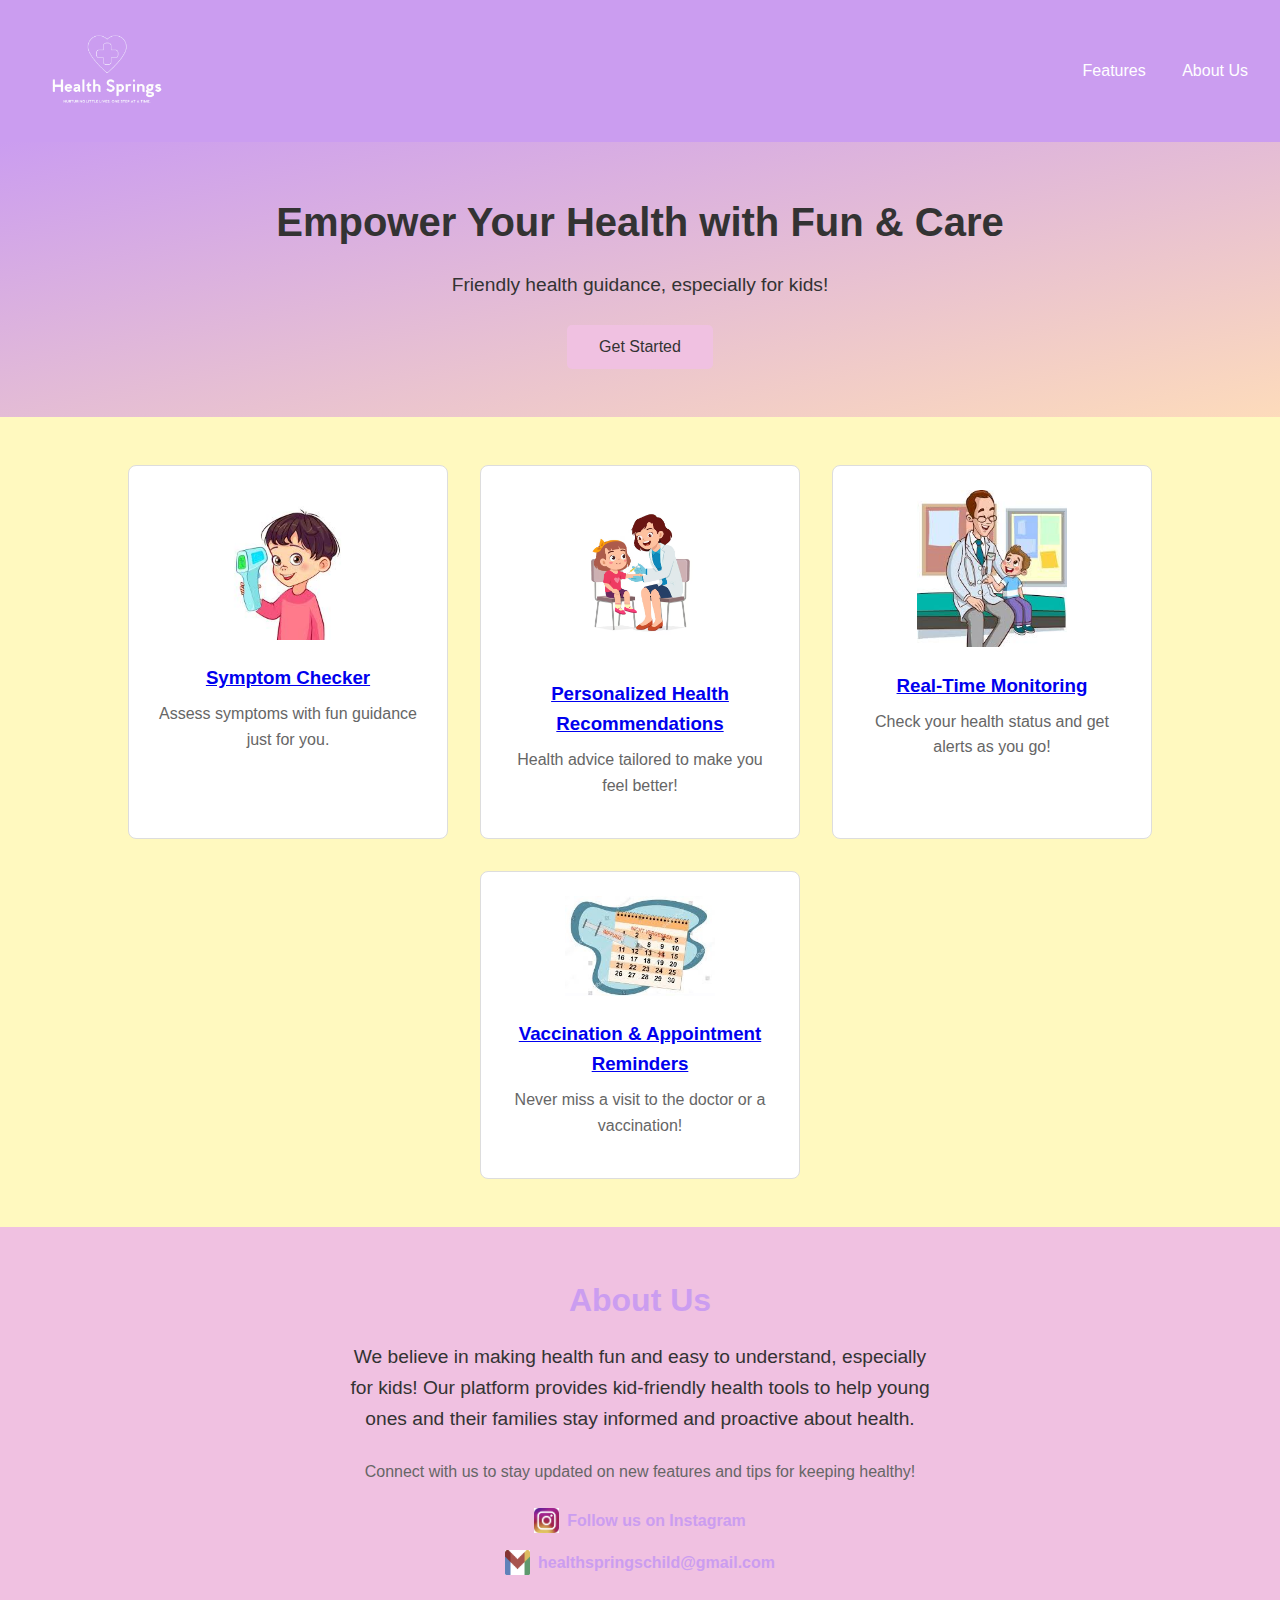
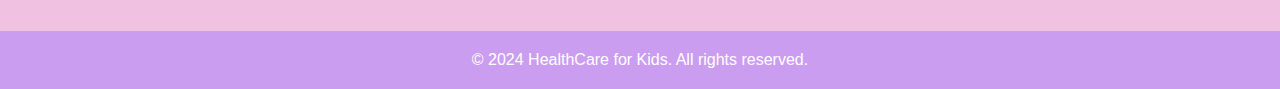
==== Hackathon/index.html @ f24fda4c "Update and rename home.html to index.html" ====
<!DOCTYPE html> 
<html lang="en">
<head>
  <meta charset="UTF-8">
  <meta name="viewport" content="width=device-width, initial-scale=1.0">
  <title>Health Website Homepage for Kids</title>
  <style>
    /* Color Variables */
    :root {
      --purple: #CB9DF0;
      --pink: #F0C1E1;
      --peach: #FDDBBB;
      --yellow: #FFF9BF;
    }

    /* Basic Reset */
    * {
      margin: 0;
      padding: 0;
      box-sizing: border-box;
    }

    body {
      font-family: Arial, sans-serif;
      color: #333;
      line-height: 1.6;
      background-color: #F5F5F5;
    }

    /* Header */
    header {
      background-color: var(--purple);
      color: #fff;
      padding: 1rem;
      display: flex;
      justify-content: space-between;
      align-items: center;
    }

    header img {
      width: 180px;
      height: auto;
    }

    header nav a {
      color: #fff;
      margin: 0 1rem;
      text-decoration: none;
    }

    /* Hero Section */
    .hero {
      background: linear-gradient(to bottom right, var(--purple), var(--peach));
      color: #333;
      text-align: center;
      padding: 3rem 1rem;
    }

    .hero h1 {
      font-size: 2.5rem;
      margin-bottom: 1rem;
    }

    .hero p {
      font-size: 1.2rem;
      margin-bottom: 1.5rem;
    }

    .cta-button {
      background-color: var(--pink);
      color: #333;
      padding: 0.8rem 2rem;
      border: none;
      border-radius: 5px;
      font-size: 1rem;
      cursor: pointer;
      transition: background-color 0.3s;
    }

    .cta-button:hover {
      background-color: var(--peach);
    }

    /* Features Section */
    .features {
      display: flex;
      flex-wrap: wrap;
      justify-content: center;
      padding: 2rem 1rem;
      background-color: var(--yellow);
    }

    .feature {
      background-color: #fff;
      border: 1px solid #ddd;
      border-radius: 8px;
      width: 320px;
      margin: 1rem;
      padding: 1.5rem;
      text-align: center;
    }

    .feature h3 {
      color: var(--purple);
      margin-bottom: 0.5rem;
    }

    .feature p {
      color: #666;
      margin-bottom: 1rem;
    }

    .feature img {
      width: 150px;
      height: auto;
      margin-bottom: 1rem;
    }

    /* About Section */
    .about {
      background-color: var(--pink);
      padding: 3rem 1rem;
      text-align: center;
    }

    .about h2 {
      color: var(--purple);
      font-size: 2rem;
      margin-bottom: 1rem;
    }

    .about p {
      color: #333;
      font-size: 1.2rem;
      max-width: 600px;
      margin: 0 auto 1.5rem;
    }

    .contact-info {
      display: flex;
      flex-direction: column;
      align-items: center;
    }

    .contact-info p {
      margin-bottom: 1rem;
      font-size: 1rem;
      color: #666;
    }

    .contact-info a {
      display: flex;
      align-items: center;
      margin: 0.5rem;
      text-decoration: none;
      color: var(--purple);
      font-weight: bold;
      transition: color 0.3s ease;
    }

    .contact-info a:hover {
      color: #333;
    }

    .contact-info a img {
      width: 25px;
      height: 25px;
      vertical-align: middle;
      margin-right: 8px;
      filter: grayscale(50%);
      transition: filter 0.3s ease;
    }

    .contact-info a:hover img {
      filter: grayscale(0%);
    }

    /* Footer */
    footer {
      background-color: var(--purple);
      color: #fff;
      text-align: center;
      padding: 1rem;
    }
  </style>
</head>
<body>

  <!-- Header -->
  <header>
    <img src="logo1.jpg.png" alt="HealthCare Logo">
    <nav>
      <a href="#features">Features</a>
      <a href="#about">About Us</a>
    </nav>
  </header>

  <!-- Hero Section -->
  <section class="hero">
    <h1>Empower Your Health with Fun & Care</h1>
    <p>Friendly health guidance, especially for kids!</p>
    <button class="cta-button">Get Started</button>
  </section>

  <!-- Features Section -->
  <section id="features" class="features">
    <div class="feature">
        <img src="symptom.jpg" alt="Symptom Checker">
        <h3><a href="symptomchecker.html" class="feature-link">Symptom Checker</a></h3>
        <p>Assess symptoms with fun guidance just for you.</p>
    </div>

    <div class="feature">
        <img src="personalised.jpg" alt="Personalized Health Recommendations">
        <h3><a href="personalisation.html" class="feature-link">Personalized Health Recommendations</a></h3>
        <p>Health advice tailored to make you feel better!</p>
    </div>

    <div class="feature">
        <img src="realtime.jpg" alt="Real-Time Monitoring">
        <h3><a href="realtime.html" class="feature-link">Real-Time Monitoring</a></h3>
        <p>Check your health status and get alerts as you go!</p>
    </div>

    <div class="feature">
        <img src="appoin.jp.jpeg" alt="Vaccination & Appointment Reminders">
        <h3><a href="vaccinationreminders.html" class="feature-link">Vaccination & Appointment Reminders</a></h3>
        <p>Never miss a visit to the doctor or a vaccination!</p>
    </div>
</section>

  <!-- About Section -->
  <section id="about" class="about">
    <h2>About Us</h2>
    <p>We believe in making health fun and easy to understand, especially for kids! Our platform provides kid-friendly health tools to help young ones and their families stay informed and proactive about health.</p>

    <div class="contact-info">
        <p>Connect with us to stay updated on new features and tips for keeping healthy!</p>
        <a href="https://www.instagram.com/health_springs/" target="_blank">
          <img src="insta.jpg" alt="Instagram Icon"> Follow us on Instagram
        </a>
        <a href="mailto:healthspringschild@gmail.com">
          <img src="mail.jpg" alt="Email Icon"> healthspringschild@gmail.com
        </a>
    </div>
  </section>

  <!-- Footer -->
  <footer>
    <p>&copy; 2024 HealthCare for Kids. All rights reserved.</p>
  </footer>

</body>
</html>
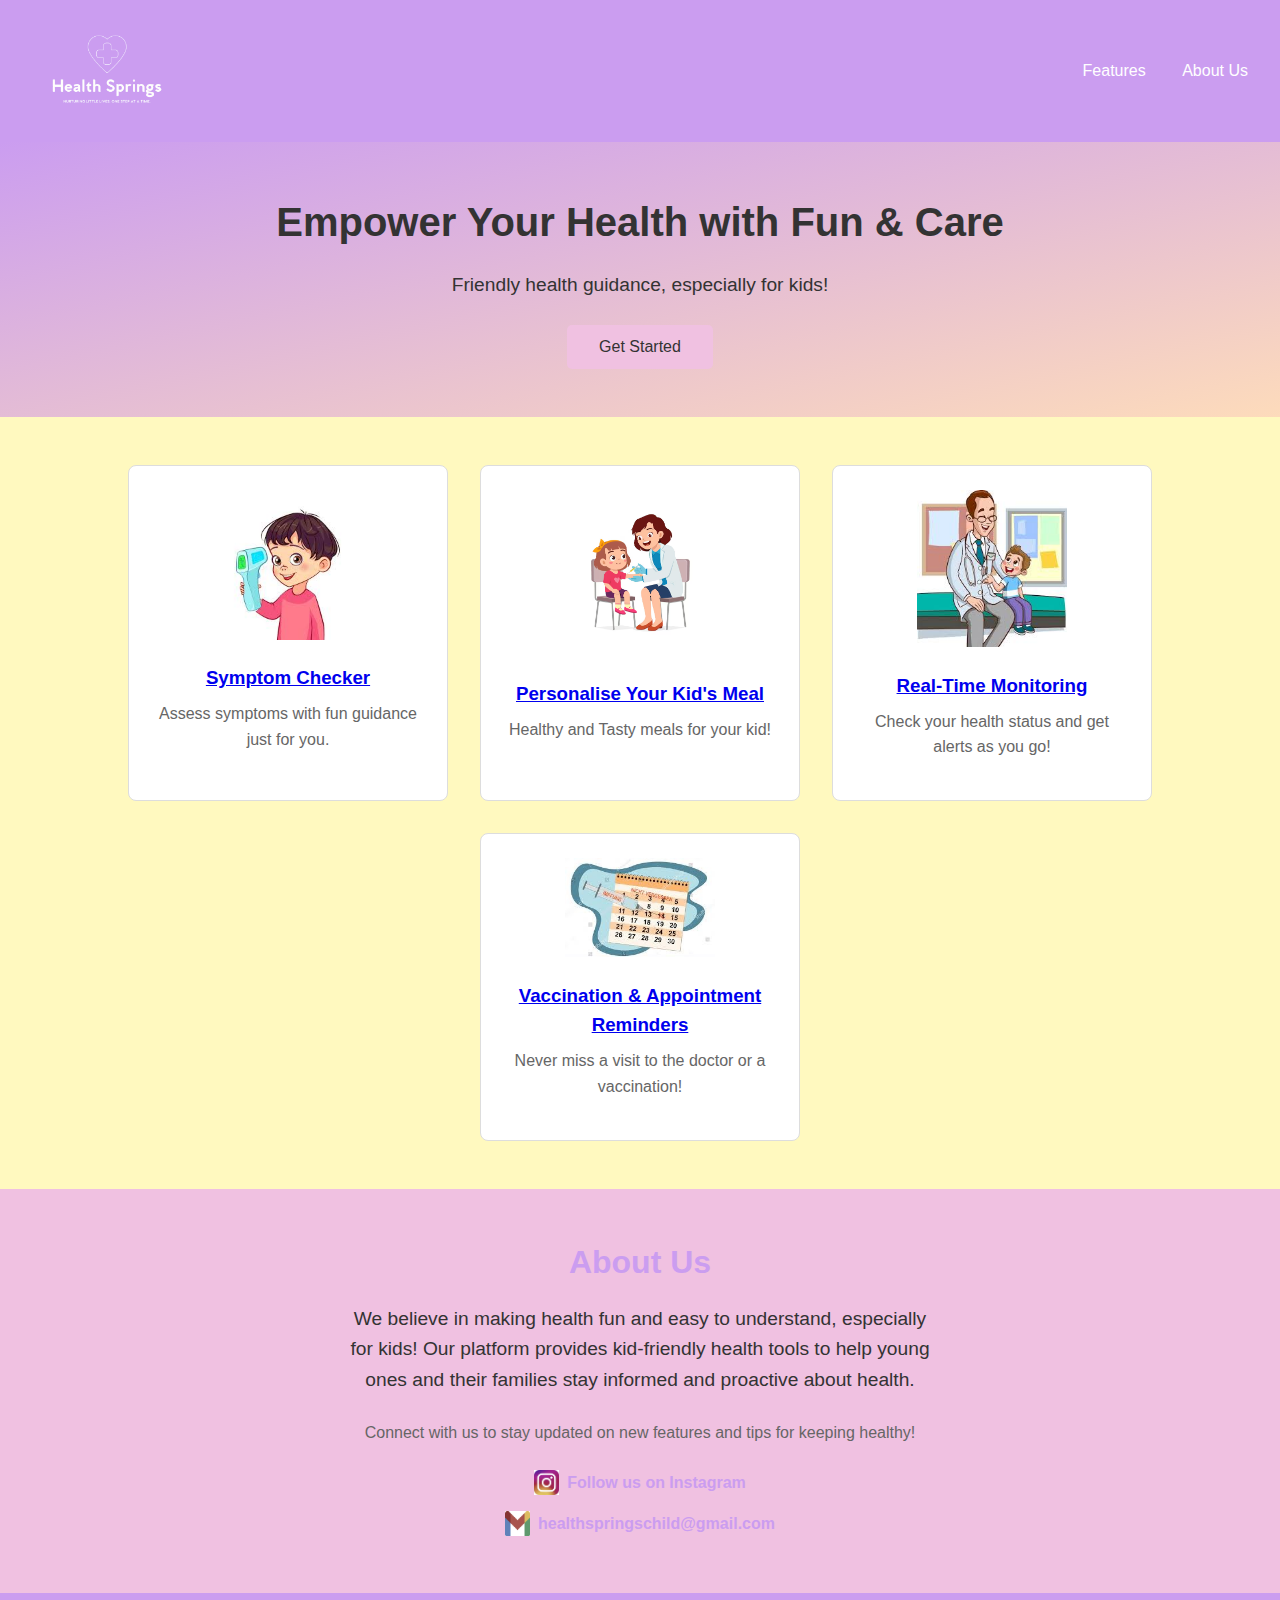
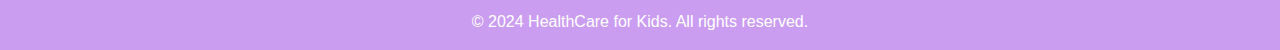
==== commit 285826cc: "Update index.html" ====
--- a/Hackathon/index.html
+++ b/Hackathon/index.html
@@ -212,8 +212,8 @@
 
     <div class="feature">
         <img src="personalised.jpg" alt="Personalized Health Recommendations">
-        <h3><a href="personalisation.html" class="feature-link">Personalized Health Recommendations</a></h3>
-        <p>Health advice tailored to make you feel better!</p>
+        <h3><a href="personalisation.html" class="feature-link">Personalise Your Kid's Meal</a></h3>
+        <p>Healthy and Tasty meals for your kid!</p>
     </div>
 
     <div class="feature">
@@ -224,7 +224,7 @@
 
     <div class="feature">
         <img src="appoin.jp.jpeg" alt="Vaccination & Appointment Reminders">
-        <h3><a href="vaccinationreminders.html" class="feature-link">Vaccination & Appointment Reminders</a></h3>
+        <h3><a href="vac.html" class="feature-link">Vaccination & Appointment Reminders</a></h3>
         <p>Never miss a visit to the doctor or a vaccination!</p>
     </div>
 </section>
@@ -249,6 +249,6 @@
   <footer>
     <p>&copy; 2024 HealthCare for Kids. All rights reserved.</p>
   </footer>
-
+<script src="vac.js"></scrpt>
 </body>
 </html>
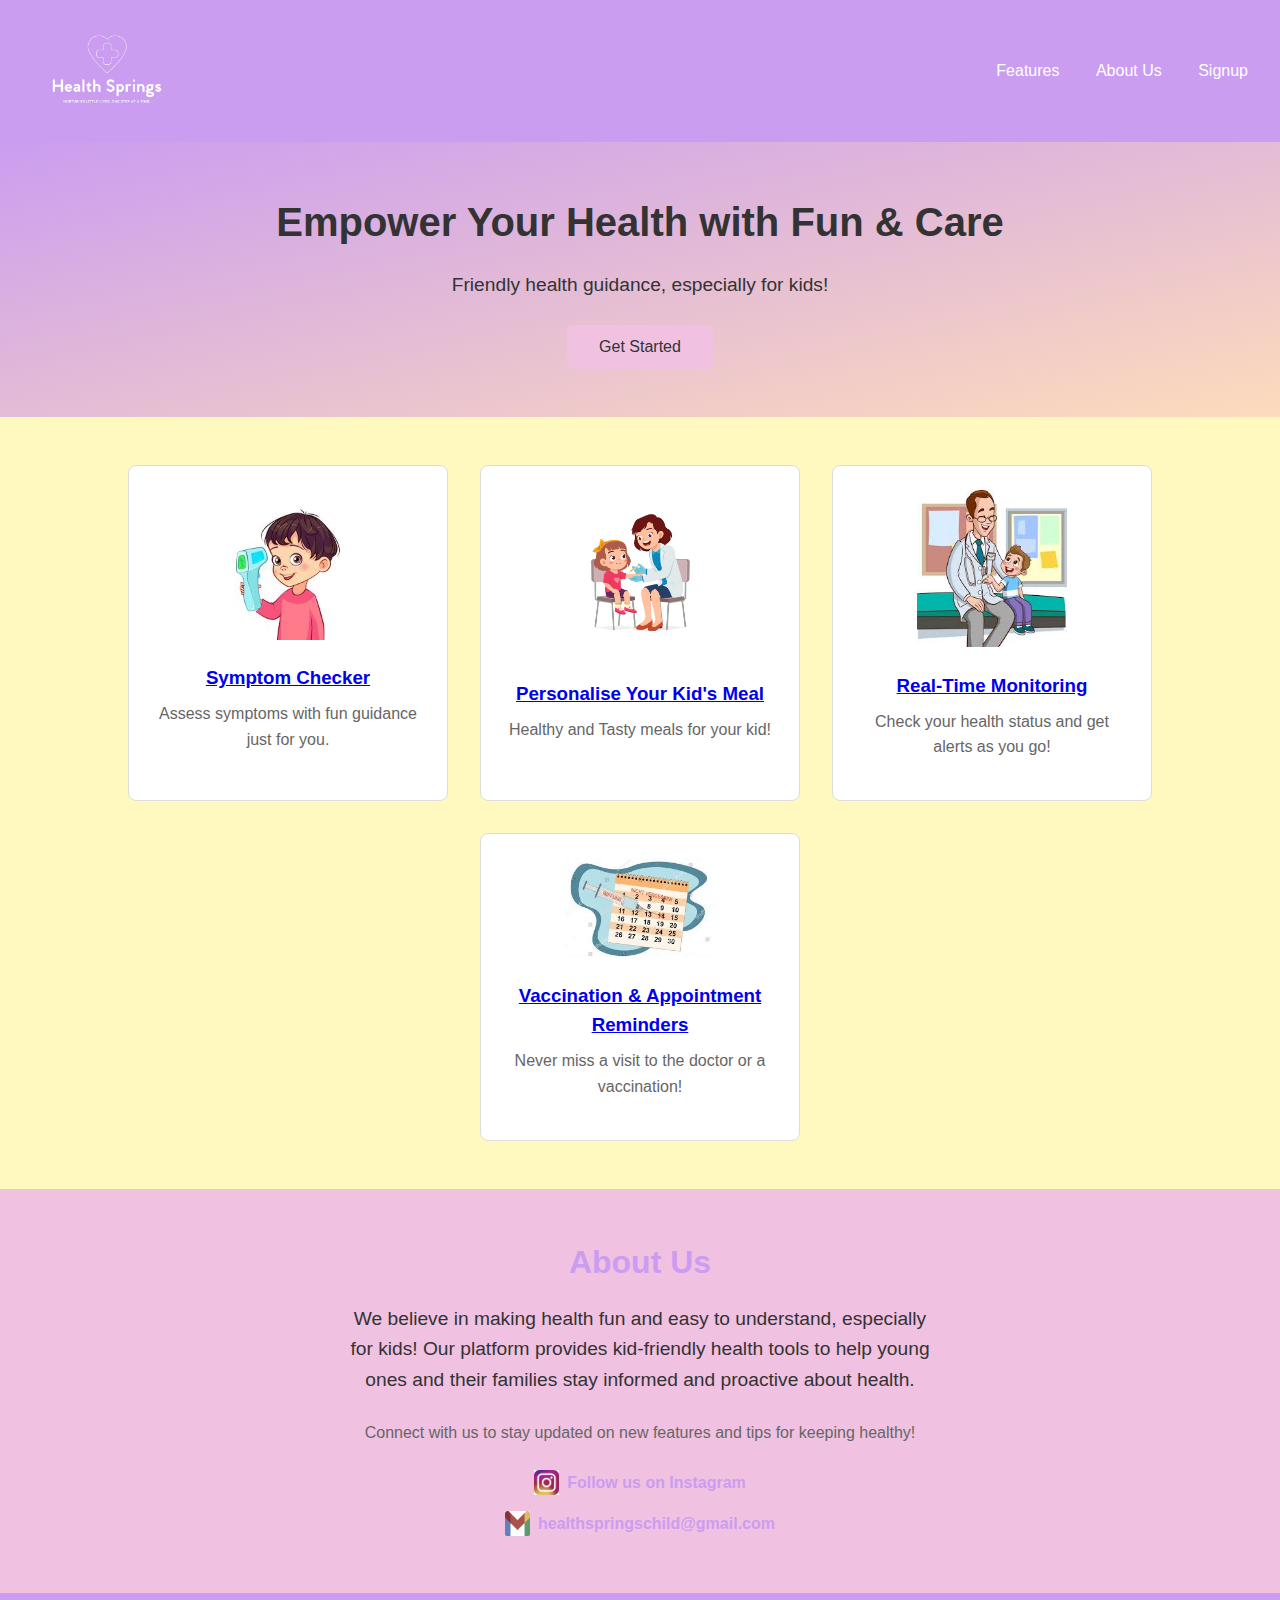
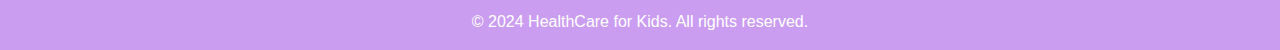
==== commit ba6e506d: "Update index.html" ====
--- a/Hackathon/index.html
+++ b/Hackathon/index.html
@@ -192,6 +192,7 @@
     <nav>
       <a href="#features">Features</a>
       <a href="#about">About Us</a>
+      <a href="signup.html">Signup</a>
     </nav>
   </header>
 
